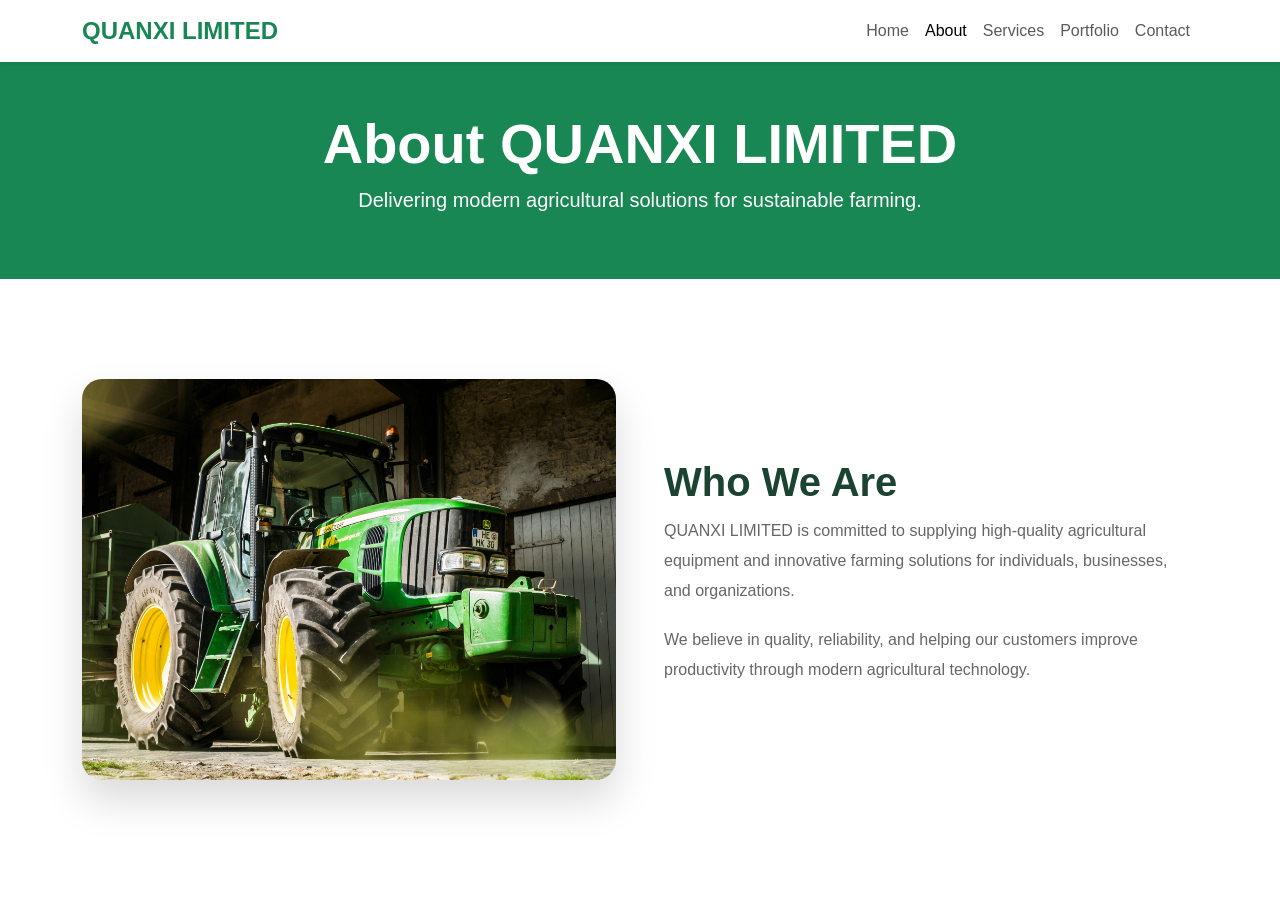
==== about.html @ 1d9ca7fa "Add initial website structure and content for QUANXI LIMITED and Build homepage, about and services " ====
<!DOCTYPE html>
<html lang="en">
<head>
    <meta charset="UTF-8">
    <meta name="viewport" content="width=device-width, initial-scale=1.0">
    <title>About - QUANXI LIMITED</title>

    <link href="https://cdn.jsdelivr.net/npm/bootstrap@5.3.8/dist/css/bootstrap.min.css" rel="stylesheet">

    <link rel="stylesheet" href="https://cdnjs.cloudflare.com/ajax/libs/font-awesome/6.7.2/css/all.min.css">

    <link rel="stylesheet" href="css/style.css">
</head>

<body>

<!-- Navbar -->

<nav class="navbar navbar-expand-lg bg-white shadow-sm">
    <div class="container">

        <a class="navbar-brand text-success fw-bold" href="index.html">
            QUANXI LIMITED
        </a>

        <button class="navbar-toggler" type="button" data-bs-toggle="collapse" data-bs-target="#navbarNav">
            <span class="navbar-toggler-icon"></span>
        </button>

        <div class="collapse navbar-collapse" id="navbarNav">

            <ul class="navbar-nav ms-auto">

                <li class="nav-item">
                    <a class="nav-link" href="index.html">Home</a>
                </li>

                <li class="nav-item">
                    <a class="nav-link active" href="about.html">About</a>
                </li>

                <li class="nav-item">
                    <a class="nav-link" href="services.html">Services</a>
                </li>

                <li class="nav-item">
                    <a class="nav-link" href="portfolio.html">Portfolio</a>
                </li>

                <li class="nav-item">
                    <a class="nav-link" href="contact.html">Contact</a>
                </li>

            </ul>

        </div>

    </div>
</nav>

<!-- Hero -->

<section class="bg-success text-white text-center py-5">

    <div class="container">

        <h1 class="display-4 fw-bold">
            About QUANXI LIMITED
        </h1>

        <p class="lead">
            Delivering modern agricultural solutions for sustainable farming.
        </p>

    </div>

</section>

<!-- About -->

<section class="about-section">

    <div class="container">

        <div class="row align-items-center g-5">

            <div class="col-lg-6">

                <img src="images/about/about.jpg" class="img-fluid" alt="About">

            </div>

            <div class="col-lg-6">

                <h2 class="fw-bold">
                    Who We Are
                </h2>

                <p>
                    QUANXI LIMITED is committed to supplying high-quality agricultural equipment and innovative farming solutions for individuals, businesses, and organizations.
                </p>

                <p>
                    We believe in quality, reliability, and helping our customers improve productivity through modern agricultural technology.
                </p>

            </div>

        </div>

    </div>

</section>

<!-- Bootstrap JS -->

<script src="https://cdn.jsdelivr.net/npm/bootstrap@5.3.8/dist/js/bootstrap.bundle.min.js"></script>

</body>
</html>
---- css/style.css ----
body {
    font-family: Arial, sans-serif;
}

.navbar-brand {
    font-size: 1.5rem;
}
.hero{
    min-height:90vh;
    display:flex;
    align-items:center;
    background:#f8f9fa;
}

.hero h1{
    color:#1b4332;
}

.hero p{
    color:#555;
    font-size:1.1rem;
}

.hero img{
    max-height:550px;
    object-fit:cover;
    transition:.4s ease;
}

.hero img:hover{
    transform:scale(1.05);
}
/* ===========================
   Why Choose Us
=========================== */

.feature-card{
    background:#fff;
    border-radius:18px;
    box-shadow:0 10px 30px rgba(0,0,0,.08);
    transition:.35s ease;
}

.feature-card:hover{
    transform:translateY(-10px);
    box-shadow:0 15px 35px rgba(0,0,0,.12);
}

.icon-box{
    width:85px;
    height:85px;
    background:#2E7D32;
    color:#fff;
    border-radius:50%;
    display:flex;
    justify-content:center;
    align-items:center;
    margin:auto;
    font-size:2rem;
}

.feature-card h4{
    font-weight:700;
    margin-bottom:15px;
}

.feature-card p{
    color:#666;
}
/* ===========================
   About Section
=========================== */

.about-section{
    padding:100px 0;
    background:#fff;
}

.about-section img{
    width:100%;
    border-radius:20px;
    box-shadow:0 20px 40px rgba(0,0,0,.15);
    transition:.4s ease;
}

.about-section img:hover{
    transform:scale(1.03);
}

.about-section h6{
    letter-spacing:2px;
    margin-bottom:15px;
}

.about-section h2{
    color:#1B4332;
    font-size:2.5rem;
    line-height:1.3;
}

.about-section p{
    color:#666;
    line-height:1.9;
    margin-bottom:18px;
}

.about-section .btn{
    padding:12px 30px;
    border-radius:50px;
    font-weight:600;
    transition:.3s;
}

.about-section .btn:hover{
    transform:translateY(-3px);
}
/* ===========================
   Services Section
=========================== */

.services-section{
    padding:100px 0;
}

.service-card{
    background:#fff;
    border-radius:20px;
    box-shadow:0 10px 30px rgba(0,0,0,.08);
    transition:.3s ease;
}

.service-card:hover{
    transform:translateY(-10px);
    box-shadow:0 20px 40px rgba(0,0,0,.12);
}

.service-icon{
    font-size:3rem;
    color:#2E7D32;
}

.service-card h4{
    margin-top:20px;
    color:#1B4332;
    font-weight:700;
}

.service-card p{
    color:#666;
    line-height:1.8;
}
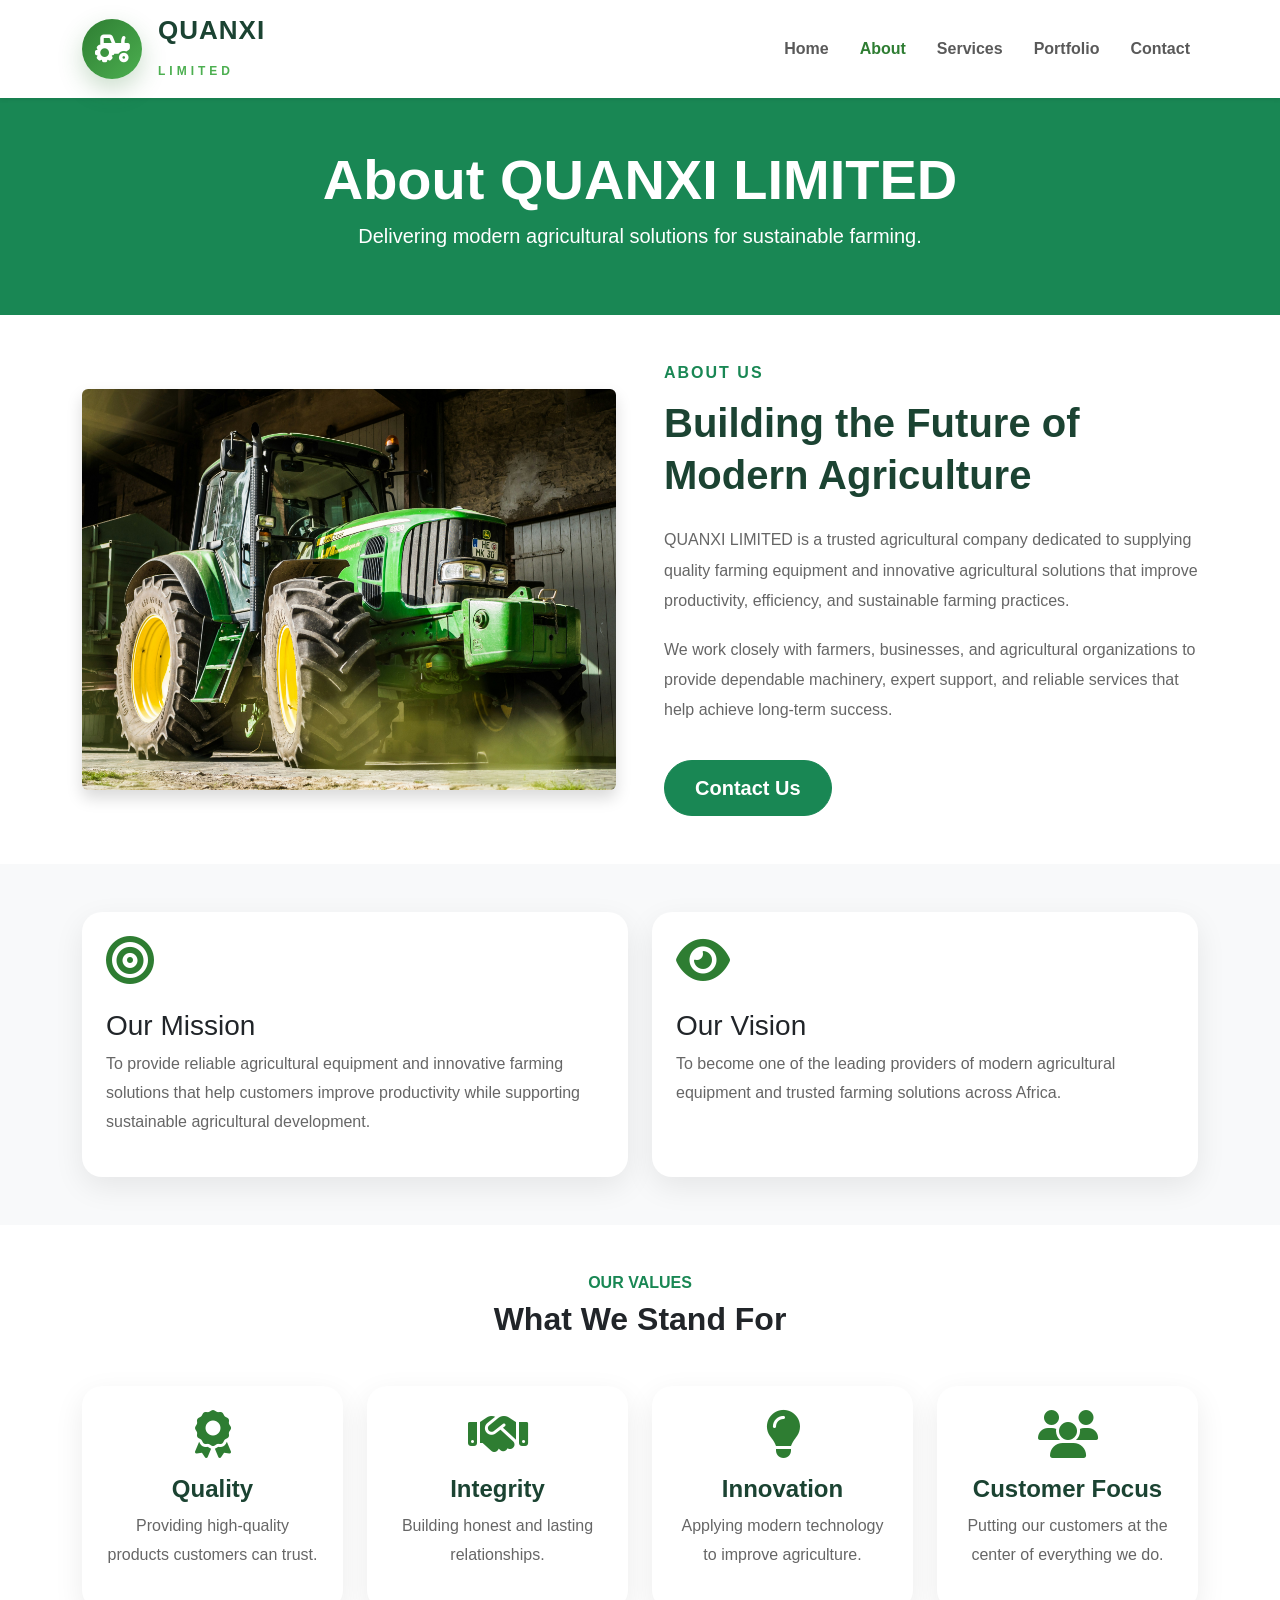
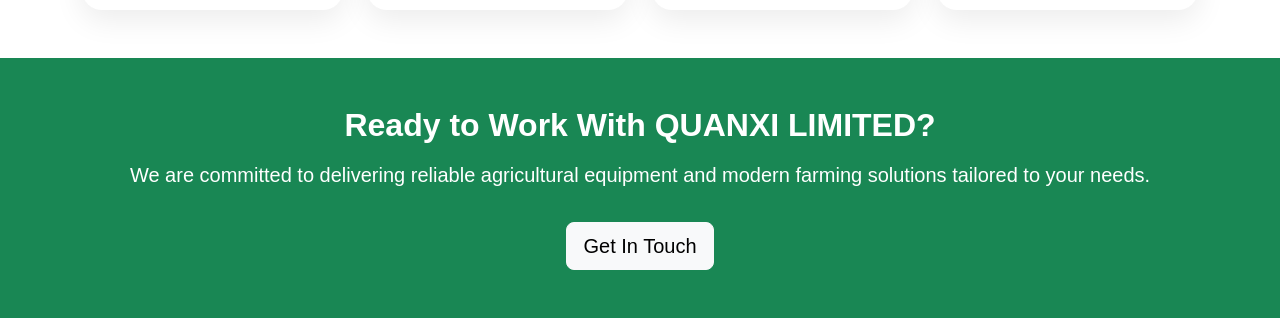
==== commit ab17267a: "Enhance website design and functionality - Updated CSS styles for buttons, portfolio, and sections t" ====
--- a/about.html
+++ b/about.html
@@ -19,10 +19,29 @@
 <nav class="navbar navbar-expand-lg bg-white shadow-sm">
     <div class="container">
 
-        <a class="navbar-brand text-success fw-bold" href="index.html">
-            QUANXI LIMITED
-        </a>
-
+        <a class="navbar-brand d-flex align-items-center" href="index.html">
+
+    <div class="logo-icon me-3">
+
+        <i class="fas fa-tractor"></i>
+
+    </div>
+
+    <div>
+
+        <span class="logo-title">
+            QUANXI
+        </span>
+
+        <br>
+
+        <span class="logo-subtitle">
+            LIMITED
+        </span>
+
+    </div>
+
+</a>
         <button class="navbar-toggler" type="button" data-bs-toggle="collapse" data-bs-target="#navbarNav">
             <span class="navbar-toggler-icon"></span>
         </button>
@@ -75,10 +94,8 @@
     </div>
 
 </section>
-
-<!-- About -->
-
-<section class="about-section">
+<!-- Company Story -->
+<section class="about-section py-5">
 
     <div class="container">
 
@@ -86,24 +103,34 @@
 
             <div class="col-lg-6">
 
-                <img src="images/about/about.jpg" class="img-fluid" alt="About">
+                <img src="images/about/about.jpg"
+                     class="img-fluid rounded shadow"
+                     alt="About QUANXI LIMITED">
 
             </div>
 
             <div class="col-lg-6">
 
-                <h2 class="fw-bold">
-                    Who We Are
+                <h6 class="text-success text-uppercase fw-bold">
+                    About Us
+                </h6>
+
+                <h2 class="fw-bold mb-4">
+                    Building the Future of Modern Agriculture
                 </h2>
 
                 <p>
-                    QUANXI LIMITED is committed to supplying high-quality agricultural equipment and innovative farming solutions for individuals, businesses, and organizations.
+                    QUANXI LIMITED is a trusted agricultural company dedicated to supplying quality farming equipment and innovative agricultural solutions that improve productivity, efficiency, and sustainable farming practices.
                 </p>
 
                 <p>
-                    We believe in quality, reliability, and helping our customers improve productivity through modern agricultural technology.
+                    We work closely with farmers, businesses, and agricultural organizations to provide dependable machinery, expert support, and reliable services that help achieve long-term success.
                 </p>
 
+                <a href="contact.html" class="btn btn-success btn-lg mt-3">
+                    Contact Us
+                </a>
+
             </div>
 
         </div>
@@ -111,9 +138,171 @@
     </div>
 
 </section>
-
-<!-- Bootstrap JS -->
-
+<!-- Mission & Vision -->
+
+<section class="py-5 bg-light">
+
+    <div class="container">
+
+        <div class="row g-4">
+
+            <div class="col-lg-6">
+
+                <div class="service-card p-4 h-100">
+
+                    <i class="fas fa-bullseye service-icon"></i>
+
+                    <h3 class="mt-4">
+                        Our Mission
+                    </h3>
+
+                    <p>
+                        To provide reliable agricultural equipment and innovative farming solutions that help customers improve productivity while supporting sustainable agricultural development.
+                    </p>
+
+                </div>
+
+            </div>
+
+            <div class="col-lg-6">
+
+                <div class="service-card p-4 h-100">
+
+                    <i class="fas fa-eye service-icon"></i>
+
+                    <h3 class="mt-4">
+                        Our Vision
+                    </h3>
+
+                    <p>
+                        To become one of the leading providers of modern agricultural equipment and trusted farming solutions across Africa.
+                    </p>
+
+                </div>
+
+            </div>
+
+        </div>
+
+    </div>
+
+</section>
+<!-- Core Values -->
+
+<section class="py-5">
+
+<div class="container">
+
+<div class="text-center mb-5">
+
+<h6 class="text-success fw-bold">
+OUR VALUES
+</h6>
+
+<h2 class="fw-bold">
+What We Stand For
+</h2>
+
+</div>
+
+<div class="row g-4">
+
+<div class="col-md-3">
+
+<div class="service-card text-center p-4">
+
+<i class="fas fa-award service-icon"></i>
+
+<h4 class="mt-3">
+Quality
+</h4>
+
+<p>
+Providing high-quality products customers can trust.
+</p>
+
+</div>
+
+</div>
+
+<div class="col-md-3">
+
+<div class="service-card text-center p-4">
+
+<i class="fas fa-handshake service-icon"></i>
+
+<h4 class="mt-3">
+Integrity
+</h4>
+
+<p>
+Building honest and lasting relationships.
+</p>
+
+</div>
+
+</div>
+
+<div class="col-md-3">
+
+<div class="service-card text-center p-4">
+
+<i class="fas fa-lightbulb service-icon"></i>
+
+<h4 class="mt-3">
+Innovation
+</h4>
+
+<p>
+Applying modern technology to improve agriculture.
+</p>
+
+</div>
+
+</div>
+
+<div class="col-md-3">
+
+<div class="service-card text-center p-4">
+
+<i class="fas fa-users service-icon"></i>
+
+<h4 class="mt-3">
+Customer Focus
+</h4>
+
+<p>
+Putting our customers at the center of everything we do.
+</p>
+
+</div>
+
+</div>
+
+</div>
+
+</div>
+
+</section>
+<section class="py-5 bg-success text-white text-center">
+
+<div class="container">
+
+<h2 class="fw-bold">
+Ready to Work With QUANXI LIMITED?
+</h2>
+
+<p class="lead mt-3">
+We are committed to delivering reliable agricultural equipment and modern farming solutions tailored to your needs.
+</p>
+
+<a href="contact.html" class="btn btn-light btn-lg mt-3">
+Get In Touch
+</a>
+
+</div>
+
+</section>
 <script src="https://cdn.jsdelivr.net/npm/bootstrap@5.3.8/dist/js/bootstrap.bundle.min.js"></script>
 
 </body>
--- a/css/style.css
+++ b/css/style.css
@@ -29,6 +29,17 @@
 
 .hero img:hover{
     transform:scale(1.05);
+}
+
+.hero .btn{
+    padding:12px 30px;
+    border-radius:50px;
+    font-weight:600;
+    transition:.3s;
+}
+
+.hero .btn:hover{
+    transform:translateY(-3px);
 }
 /* ===========================
    Why Choose Us
@@ -148,4 +159,888 @@
 .service-card p{
     color:#666;
     line-height:1.8;
+}
+
+/* ===========================
+   Global Buttons
+=========================== */
+
+.btn-success{
+    border-radius:50px;
+    padding:12px 30px;
+    font-weight:600;
+    transition:all .3s ease;
+}
+
+.btn-success:hover{
+    transform:translateY(-4px);
+    background:#1B4332;
+    border-color:#1B4332;
+    box-shadow:0 10px 20px rgba(0,0,0,.15);
+}
+
+/* ===========================
+   Portfolio Hero
+=========================== */
+
+.portfolio-hero{
+
+    background:linear-gradient(rgba(0,0,0,.60),rgba(0,0,0,.60)),
+    url("../images/portfolio/portfolio1.jpg");
+
+    background-size:cover;
+    background-position:center;
+    background-repeat:no-repeat;
+
+    padding:150px 0;
+
+    color:#fff;
+
+}
+
+.portfolio-hero h1{
+
+    font-size:3.2rem;
+
+    margin:20px 0;
+
+}
+
+.portfolio-hero p{
+
+    max-width:700px;
+
+    margin:auto;
+
+}
+
+
+
+/* ===========================
+   Portfolio Section
+=========================== */
+
+.portfolio-section{
+
+    padding:100px 0;
+
+}
+
+.portfolio-section .btn{
+
+    transition:.3s;
+
+}
+
+.portfolio-section .btn:hover{
+
+    transform:translateY(-3px);
+
+}
+
+
+
+/* ===========================
+   Portfolio Card
+=========================== */
+
+.portfolio-card{
+
+    background:#fff;
+
+    border-radius:20px;
+
+    overflow:hidden;
+
+    box-shadow:0 15px 35px rgba(0,0,0,.08);
+
+    transition:.4s;
+
+    height:100%;
+
+    display:flex;
+
+    flex-direction:column;
+
+}
+
+.portfolio-card:hover{
+
+    transform:translateY(-10px);
+
+    box-shadow:0 25px 50px rgba(0,0,0,.15);
+
+}
+
+
+
+/* Images */
+
+.portfolio-card img{
+
+    width:100%;
+
+    height:260px;
+
+    object-fit:cover;
+
+    transition:.5s;
+
+}
+
+.portfolio-card:hover img{
+
+    transform:scale(1.08);
+
+}
+
+
+
+/* Card Body */
+
+.portfolio-card .p-4{
+
+    flex:1;
+
+    display:flex;
+
+    flex-direction:column;
+
+}
+
+.portfolio-card h4{
+
+    color:#1B4332;
+
+    font-weight:700;
+
+    margin-bottom:15px;
+
+}
+
+.portfolio-card p{
+
+    color:#666;
+
+    line-height:1.8;
+
+    flex-grow:1;
+
+}
+
+.portfolio-card .btn{
+
+    align-self:flex-start;
+
+}
+
+
+
+/* ===========================
+   Statistics
+=========================== */
+
+.stats-section{
+
+    background:#f8f9fa;
+
+}
+
+.stats-section h2{
+
+    font-size:3rem;
+
+    color:#2E7D32;
+
+    font-weight:700;
+
+}
+
+.stats-section p{
+
+    color:#666;
+
+}
+
+
+
+/* ===========================
+   CTA
+=========================== */
+
+.cta-section{
+
+    background:#2E7D32;
+
+    color:#fff;
+
+    padding:90px 0;
+
+}
+
+.cta-section .btn{
+
+    transition:.3s;
+
+}
+
+.cta-section .btn:hover{
+
+    transform:translateY(-4px);
+
+}
+
+
+
+/* ===========================
+   Footer
+=========================== */
+
+footer{
+
+    background:#111;
+
+}
+
+footer h3,
+footer h4{
+
+    margin-bottom:20px;
+
+}
+
+footer p{
+
+    color:#ccc;
+
+}
+
+footer ul{
+
+    padding:0;
+
+}
+
+footer ul li{
+
+    margin-bottom:10px;
+
+}
+
+footer ul li a{
+
+    color:#ccc;
+
+    text-decoration:none;
+
+    transition:.3s;
+
+}
+
+footer ul li a:hover{
+
+    color:#2E7D32;
+
+}
+
+footer i{
+
+    cursor:pointer;
+
+    transition:.3s;
+
+}
+
+footer i:hover{
+
+    color:#2E7D32;
+
+    transform:translateY(-5px);
+
+}
+
+/*==================================
+        COMPANY LOGO
+==================================*/
+
+.logo-icon{
+
+    width:60px;
+    height:60px;
+
+    border-radius:50%;
+
+    background:linear-gradient(135deg,#2E7D32,#4CAF50);
+
+    display:flex;
+    justify-content:center;
+    align-items:center;
+
+    color:#fff;
+
+    font-size:28px;
+
+    transition:.4s ease;
+
+    box-shadow:0 10px 25px rgba(46,125,50,.25);
+
+}
+
+.logo-title{
+
+    font-size:26px;
+
+    font-weight:800;
+
+    color:#1B4332;
+
+    letter-spacing:1px;
+
+    line-height:1;
+
+    transition:.3s;
+
+}
+
+.logo-subtitle{
+
+    color:#4CAF50;
+
+    font-size:12px;
+
+    letter-spacing:4px;
+
+    font-weight:700;
+
+    text-transform:uppercase;
+
+}
+
+.navbar-brand{
+
+    text-decoration:none;
+
+}
+
+.navbar-brand:hover .logo-icon{
+
+    transform:rotate(-10deg) scale(1.08);
+
+    box-shadow:0 15px 35px rgba(46,125,50,.45);
+
+}
+
+.navbar-brand:hover .logo-title{
+
+    color:#2E7D32;
+
+}
+.navbar-nav .nav-link{
+
+    font-weight:600;
+
+    margin-left:15px;
+
+    transition:.3s;
+
+}
+
+.navbar-nav .nav-link:hover{
+
+    color:#2E7D32;
+
+}
+
+.navbar-nav .nav-link.active{
+
+    color:#2E7D32 !important;
+
+}
+
+.team-avatar{
+    width:90px;
+    height:90px;
+    border-radius:50%;
+    background:#2E7D32;
+    color:#fff;
+    display:flex;
+    justify-content:center;
+    align-items:center;
+    margin:0 auto 20px;
+    font-size:32px;
+    font-weight:700;
+    box-shadow:0 10px 25px rgba(46,125,50,.25);
+    transition:.3s ease;
+}
+
+.team-card:hover .team-avatar{
+    transform:scale(1.08);
+    background:#1B4332;
+}
+
+/*==================================
+CONTACT PREVIEW
+==================================*/
+
+.contact-preview{
+
+    padding:100px 0;
+
+}
+
+.contact-item{
+
+    font-size:18px;
+
+    margin-bottom:18px;
+
+}
+
+.contact-box{
+
+    background:#fff;
+
+    padding:50px;
+
+    border-radius:25px;
+
+    text-align:center;
+
+    box-shadow:0 15px 40px rgba(0,0,0,.08);
+
+    transition:.4s;
+
+}
+
+.contact-box:hover{
+
+    transform:translateY(-10px);
+
+    box-shadow:0 25px 50px rgba(0,0,0,.15);
+
+}
+
+.contact-box i{
+
+    font-size:70px;
+
+    color:#2E7D32;
+
+    margin-bottom:25px;
+
+}
+
+
+
+/*==================================
+FOOTER
+==================================*/
+
+.footer{
+
+    background:#111;
+
+    color:#fff;
+
+    padding:80px 0 30px;
+
+}
+
+.footer p{
+
+    color:#ccc;
+
+    line-height:1.8;
+
+}
+
+.footer h4{
+
+    margin-bottom:25px;
+
+}
+
+.footer-links{
+
+    list-style:none;
+
+    padding:0;
+
+}
+
+.footer-links li{
+
+    margin-bottom:12px;
+
+}
+
+.footer-links a{
+
+    color:#ccc;
+
+    text-decoration:none;
+
+    transition:.3s;
+
+}
+
+.footer-links a:hover{
+
+    color:#4CAF50;
+
+    padding-left:8px;
+
+}
+
+.footer hr{
+
+    border-color:rgba(255,255,255,.15);
+
+    margin:50px 0 25px;
+
+}
+
+.footer i{
+
+    color:#4CAF50;
+
+    margin-right:10px;
+
+}
+
+/*==================================
+        CONTACT HERO
+==================================*/
+
+.contact-hero{
+
+    background:linear-gradient(rgba(0,0,0,.65),rgba(0,0,0,.65)),
+    url("../images/hero/hero.jpg");
+
+    background-size:cover;
+    background-position:center;
+    background-repeat:no-repeat;
+
+    padding:150px 0;
+
+    color:#fff;
+
+}
+
+.contact-hero h1{
+
+    font-size:3.2rem;
+    margin:20px 0;
+
+}
+
+.contact-hero p{
+
+    max-width:700px;
+    margin:auto;
+
+}
+
+
+
+/*==================================
+        CONTACT SECTION
+==================================*/
+
+.contact-section{
+
+    padding:100px 0;
+
+}
+
+.contact-card{
+
+    display:flex;
+
+    align-items:flex-start;
+
+    gap:20px;
+
+    padding:25px;
+
+    background:#fff;
+
+    border-radius:18px;
+
+    box-shadow:0 10px 30px rgba(0,0,0,.08);
+
+    transition:.4s;
+
+}
+
+.contact-card:hover{
+
+    transform:translateY(-8px);
+
+    box-shadow:0 20px 40px rgba(0,0,0,.15);
+
+}
+
+.contact-card i{
+
+    font-size:28px;
+
+    color:#2E7D32;
+
+    margin-top:8px;
+
+}
+
+.contact-card h5{
+
+    font-weight:700;
+
+    color:#1B4332;
+
+}
+
+.contact-card p{
+
+    color:#666;
+
+    margin:0;
+
+    line-height:1.8;
+
+}
+
+
+
+/*==================================
+        CONTACT FORM
+==================================*/
+
+.form-box{
+
+    background:#fff;
+
+    padding:40px;
+
+    border-radius:20px;
+
+    box-shadow:0 15px 40px rgba(0,0,0,.08);
+
+}
+
+.form-control{
+
+    border-radius:12px;
+
+    padding:15px;
+
+    border:1px solid #ddd;
+
+    transition:.3s;
+
+}
+
+.form-control:focus{
+
+    border-color:#2E7D32;
+
+    box-shadow:0 0 0 .2rem rgba(46,125,50,.15);
+
+}
+
+.form-box .btn{
+
+    padding:14px 35px;
+
+    transition:.3s;
+
+}
+
+.form-box .btn:hover{
+
+    transform:translateY(-4px);
+
+}
+
+
+
+/*==================================
+        MANAGEMENT TEAM
+==================================*/
+
+.team-section{
+
+    padding:100px 0;
+
+}
+
+.team-card{
+
+    background:#fff;
+
+    padding:40px;
+
+    border-radius:20px;
+
+    box-shadow:0 10px 30px rgba(0,0,0,.08);
+
+    transition:.4s;
+
+}
+
+.team-card:hover{
+
+    transform:translateY(-10px);
+
+    box-shadow:0 20px 45px rgba(0,0,0,.15);
+
+}
+
+.team-avatar{
+
+    width:100px;
+
+    height:100px;
+
+    margin:0 auto 25px;
+
+    border-radius:50%;
+
+    background:linear-gradient(135deg,#2E7D32,#4CAF50);
+
+    color:#fff;
+
+    display:flex;
+
+    justify-content:center;
+
+    align-items:center;
+
+    font-size:34px;
+
+    font-weight:700;
+
+    transition:.4s;
+
+}
+
+.team-card:hover .team-avatar{
+
+    transform:rotate(10deg) scale(1.08);
+
+}
+
+.team-card h3{
+
+    color:#1B4332;
+
+    margin-bottom:10px;
+
+}
+
+.team-card p{
+
+    color:#666;
+
+    line-height:1.8;
+
+}
+
+
+
+/*==================================
+        OFFICE LOCATION
+==================================*/
+
+.location-section{
+
+    padding:100px 0;
+
+}
+
+.location-card{
+
+    background:#fff;
+
+    text-align:center;
+
+    padding:60px;
+
+    border-radius:20px;
+
+    box-shadow:0 15px 40px rgba(0,0,0,.08);
+
+    transition:.4s;
+
+}
+
+.location-card:hover{
+
+    transform:translateY(-10px);
+
+    box-shadow:0 25px 50px rgba(0,0,0,.15);
+
+}
+
+.location-card i{
+
+    font-size:70px;
+
+    color:#2E7D32;
+
+    margin-bottom:25px;
+
+}
+
+.location-card h4{
+
+    color:#1B4332;
+
+    font-weight:700;
+
+}
+
+.location-card p{
+
+    color:#666;
+
+}
+
+
+
+/*==================================
+        RESPONSIVE
+==================================*/
+
+@media(max-width:768px){
+
+.contact-hero{
+
+    padding:120px 0;
+
+}
+
+.contact-hero h1{
+
+    font-size:2.3rem;
+
+}
+
+.form-box{
+
+    padding:25px;
+
+}
+
+.team-card{
+
+    margin-bottom:30px;
+
+}
+
+.location-card{
+
+    padding:35px;
+
+}
+
 }
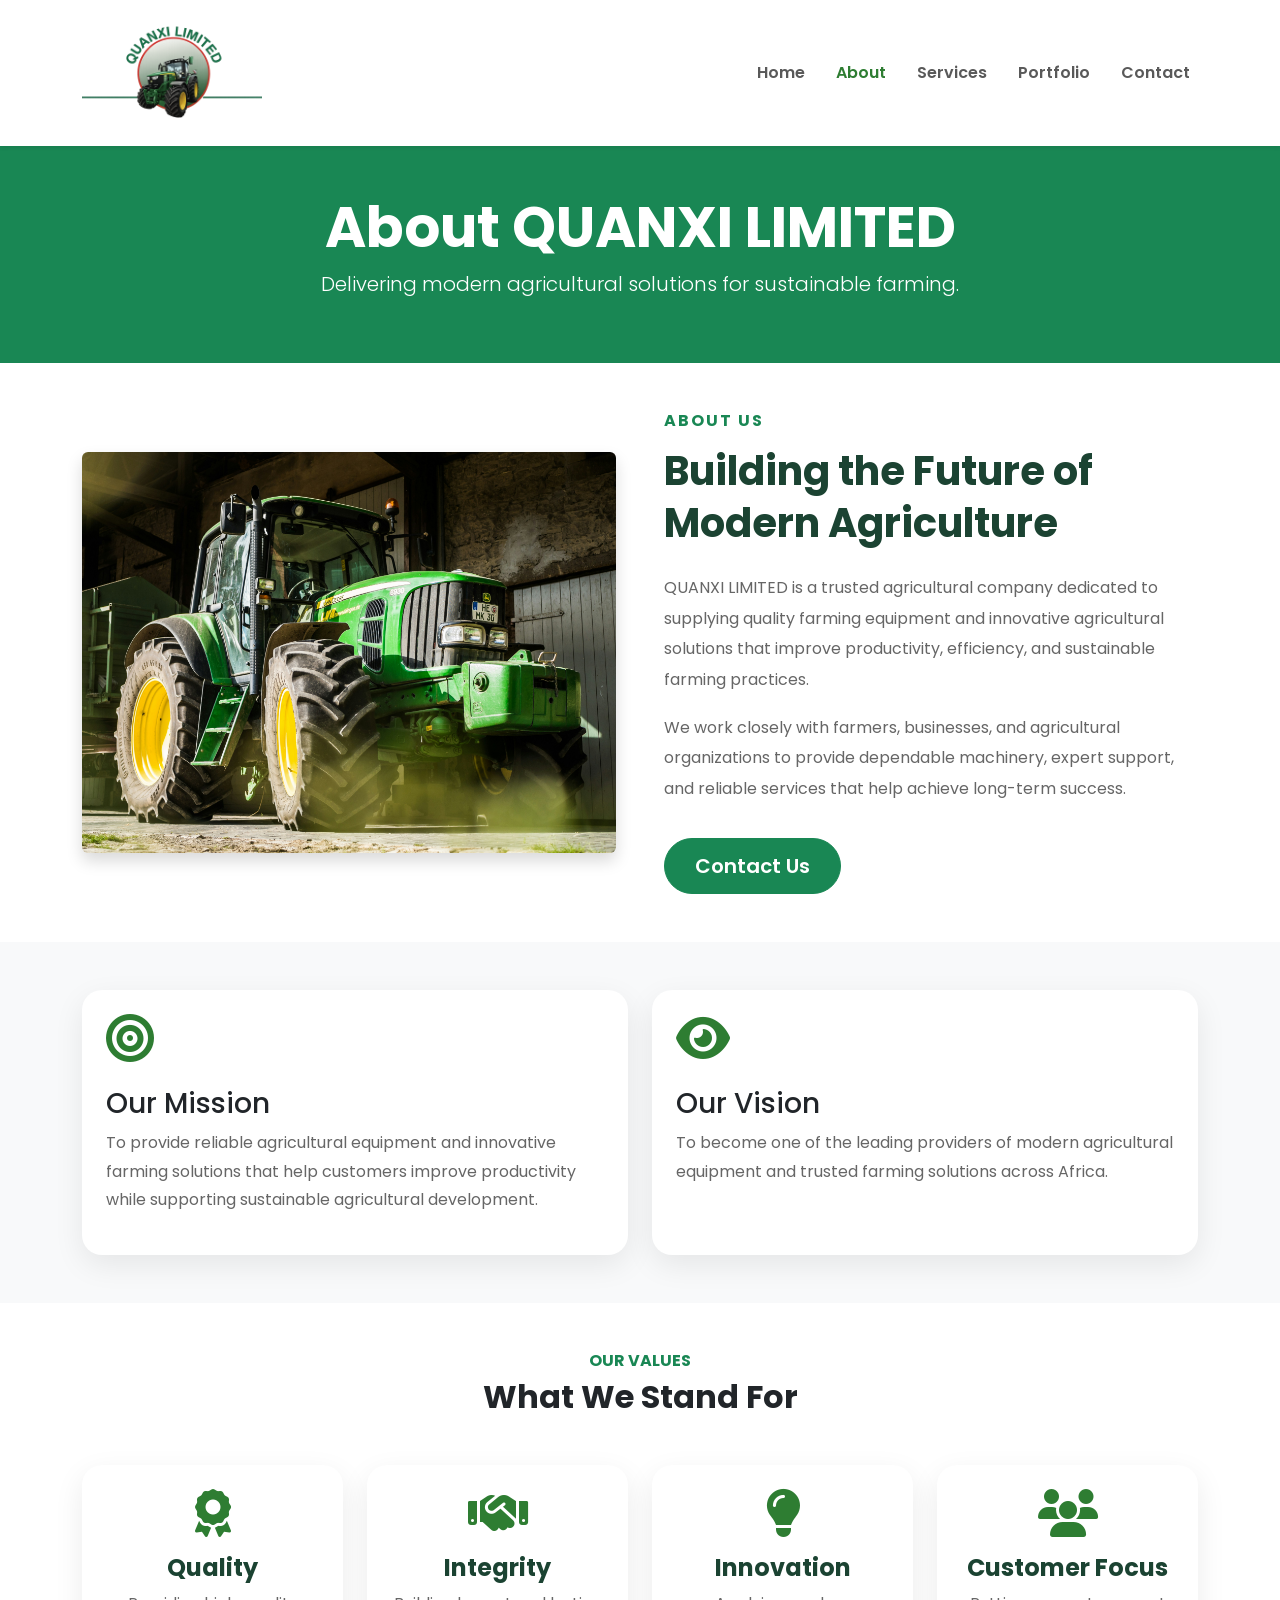
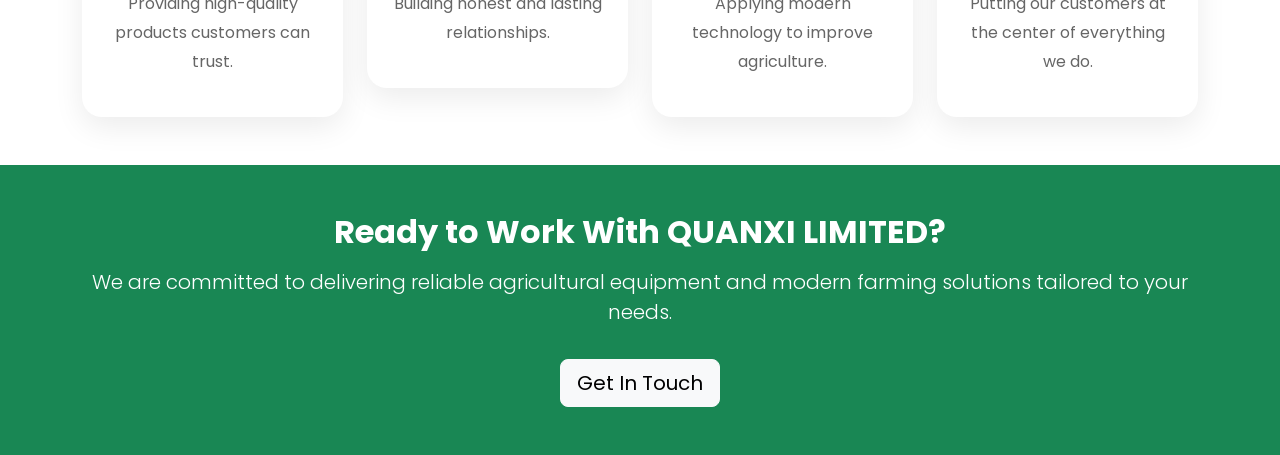
==== commit 2983e491: "Refactor website layout and styles: update navbar, enhance responsiveness, and integrate Poppins fon" ====
--- a/about.html
+++ b/about.html
@@ -9,6 +9,8 @@
 
     <link rel="stylesheet" href="https://cdnjs.cloudflare.com/ajax/libs/font-awesome/6.7.2/css/all.min.css">
 
+    <link href="https://fonts.googleapis.com/css2?family=Poppins:wght@300;400;500;600;700;800&display=swap" rel="stylesheet">
+
     <link rel="stylesheet" href="css/style.css">
 </head>
 
@@ -21,25 +23,10 @@
 
         <a class="navbar-brand d-flex align-items-center" href="index.html">
 
-    <div class="logo-icon me-3">
-
-        <i class="fas fa-tractor"></i>
-
-    </div>
-
-    <div>
-
-        <span class="logo-title">
-            QUANXI
-        </span>
-
-        <br>
-
-        <span class="logo-subtitle">
-            LIMITED
-        </span>
-
-    </div>
+    <img src="images/logo/logo.png"
+     class="company-logo img-fluid"
+     alt="QUANXI LIMITED">
+
 
 </a>
         <button class="navbar-toggler" type="button" data-bs-toggle="collapse" data-bs-target="#navbarNav">
--- a/css/style.css
+++ b/css/style.css
@@ -1,45 +1,92 @@
-body {
-    font-family: Arial, sans-serif;
+html{
+    scroll-behavior:smooth;
+}
+.company-logo{
+    width:180px;
+    max-width:100%;
+    height:auto;
+    object-fit:contain;
+    transition:.35s ease;
+}
+
+.company-logo:hover{
+    transform:scale(1.03);
+}
+body{
+
+font-family:'Poppins',sans-serif;
+
+overflow-x:hidden;
+
 }
 
 .navbar-brand {
     font-size: 1.5rem;
 }
 .hero{
-    min-height:90vh;
+
+    min-height:100vh;
+
     display:flex;
+
     align-items:center;
+
     background:#f8f9fa;
+
+    padding:80px 0;
+
 }
 
 .hero h1{
-    color:#1b4332;
+    font-size:clamp(2rem,5vw,3.5rem);
+    
+    font-weight:800;
+
+    color:#1B4332;
+
+    line-height:1.2;
+
 }
 
 .hero p{
-    color:#555;
-    font-size:1.1rem;
+
+    color:#666;
+
+    font-size:18px;
+
+    line-height:1.9;
+
+    margin:25px 0;
+
 }
 
 .hero img{
-    max-height:550px;
+    width:100%;
+    max-width:600px;
+    display:block;
+    margin:auto;
     object-fit:cover;
-    transition:.4s ease;
-}
-
+}
 .hero img:hover{
-    transform:scale(1.05);
+
+    transform:translateY(-10px);
+
 }
 
 .hero .btn{
-    padding:12px 30px;
+
+    padding:14px 34px;
+
     border-radius:50px;
-    font-weight:600;
-    transition:.3s;
+
+    transition:.35s;
+
 }
 
 .hero .btn:hover{
-    transform:translateY(-3px);
+
+    transform:translateY(-4px);
+
 }
 /* ===========================
    Why Choose Us
@@ -173,12 +220,11 @@
 }
 
 .btn-success:hover{
+    background:#1f6d29;
+    border-color:#1f6d29;
     transform:translateY(-4px);
-    background:#1B4332;
-    border-color:#1B4332;
-    box-shadow:0 10px 20px rgba(0,0,0,.15);
-}
-
+    box-shadow:0 15px 30px rgba(0,0,0,.15);
+}
 /* ===========================
    Portfolio Hero
 =========================== */
@@ -280,7 +326,7 @@
 
     width:100%;
 
-    height:260px;
+    height:240px;
 
     object-fit:cover;
 
@@ -557,27 +603,6 @@
 
 }
 
-.team-avatar{
-    width:90px;
-    height:90px;
-    border-radius:50%;
-    background:#2E7D32;
-    color:#fff;
-    display:flex;
-    justify-content:center;
-    align-items:center;
-    margin:0 auto 20px;
-    font-size:32px;
-    font-weight:700;
-    box-shadow:0 10px 25px rgba(46,125,50,.25);
-    transition:.3s ease;
-}
-
-.team-card:hover .team-avatar{
-    transform:scale(1.08);
-    background:#1B4332;
-}
-
 /*==================================
 CONTACT PREVIEW
 ==================================*/
@@ -688,7 +713,7 @@
 
     color:#4CAF50;
 
-    padding-left:8px;
+    padding-left:10x;
 
 }
 
@@ -754,23 +779,15 @@
 }
 
 .contact-card{
-
     display:flex;
-
     align-items:flex-start;
-
     gap:20px;
-
-    padding:25px;
-
+    padding:30px;
     background:#fff;
-
     border-radius:18px;
-
     box-shadow:0 10px 30px rgba(0,0,0,.08);
-
-    transition:.4s;
-
+    transition:.35s;
+    margin-bottom: 25px;
 }
 
 .contact-card:hover{
@@ -782,33 +799,23 @@
 }
 
 .contact-card i{
-
     font-size:28px;
-
     color:#2E7D32;
-
-    margin-top:8px;
-
+    min-width:35px;
+    margin-top:5px;
 }
 
 .contact-card h5{
-
+    margin-bottom:10px;
+    color:#1B4332;
     font-weight:700;
-
-    color:#1B4332;
-
 }
 
 .contact-card p{
-
-    color:#666;
-
-    margin:0;
-
-    line-height:1.8;
-
-}
-
+    margin-bottom:8px;
+    line-height:1.7;
+    word-break:break-word;
+}
 
 
 /*==================================
@@ -1005,42 +1012,317 @@
 
 }
 
-
-
-/*==================================
-        RESPONSIVE
-==================================*/
+/* ==========================
+   RESPONSIVE DESIGN
+========================== */
+
+@media (max-width:992px){
+
+.hero{
+
+text-align:center;
+
+padding:70px 0;
+
+}
+
+.hero img{
+
+margin-top:40px;
+
+max-width:500px;
+
+}
+
+.company-logo{
+
+width:150px;
+
+}
+
+.navbar-nav{
+
+text-align:center;
+
+padding:20px 0;
+
+}
+
+.navbar-nav .nav-link{
+
+margin:10px 0;
+
+}
+
+.footer{
+
+text-align:center;
+
+}
+
+.footer-company-logo{
+
+width:200px;
+
+max-width:100%;
+
+height:auto;
+
+display:block;
+
+object-fit:contain;
+
+}
+
+}
+
 
 @media(max-width:768px){
 
-.contact-hero{
-
-    padding:120px 0;
-
-}
-
-.contact-hero h1{
-
-    font-size:2.3rem;
-
-}
-
-.form-box{
-
-    padding:25px;
-
-}
-
-.team-card{
-
-    margin-bottom:30px;
-
-}
-
-.location-card{
-
-    padding:35px;
-
-}
-
+.hero h1{
+
+font-size:2.4rem;
+
+}
+
+.hero p{
+
+font-size:16px;
+
+}
+
+.hero .btn{
+
+width:100%;
+
+margin-bottom:15px;
+
+}
+
+.navbar-collapse{
+    text-align:center;
+}
+
+.navbar-nav{
+    padding-top:15px;
+}
+
+.navbar-nav .nav-link{
+    padding:10px;
+}
+
+.about-section,
+
+.services-section,
+
+.portfolio-section,
+
+.contact-section,
+
+.team-section,
+
+.location-section{
+
+padding:70px 0;
+
+}
+
+.service-card,
+
+.portfolio-card,
+
+.team-card,
+
+.contact-card{
+
+margin-bottom:25px;
+
+}
+
+.contact-card{
+
+flex-direction:column;
+
+text-align:center;
+
+}
+
+.contact-card i{
+
+margin:auto;
+
+}
+
+}
+
+
+@media(max-width:576px){
+
+body{
+
+overflow-x:hidden;
+
+}
+
+.container{
+    padding-left:20px;
+    padding-right:20px;
+}
+
+.company-logo{
+
+width:120px;
+
+}
+
+.hero{
+
+padding:60px 0;
+
+}
+
+.hero h1{
+
+font-size:2rem;
+
+}
+
+.hero p{
+
+font-size:15px;
+
+}
+
+.hero img{
+
+max-width:100%;
+
+}
+
+.about-section h2{
+
+font-size:2rem;
+
+}
+
+.service-card{
+
+padding:25px;
+
+}
+
+.service-icon{
+
+font-size:2.3rem;
+
+}
+
+.footer{
+
+padding:60px 0 30px;
+
+}
+
+.footer h4{
+
+margin-top:30px;
+
+}
+
+.footer-company-logo{
+
+width:180px;
+
+}
+
+.contact-item{
+
+display:flex;
+
+align-items:flex-start;
+
+gap:12px;
+
+}
+
+}
+
+
+@media(max-width:400px){
+
+.hero h1{
+
+font-size:1.6rem;
+
+}
+
+.btn{
+
+width:100%;
+
+}
+
+@media (max-width:991px){
+
+.contact-card{
+    flex-direction:column;
+    align-items:center;
+    text-align:center;
+}
+
+.contact-card i{
+    margin:0 0 15px;
+}
+
+.contact-card div{
+    width:100%;
+}
+
+.contact-card p{
+    text-align:center;
+}
+
+}
+
+}
+
+.contact-item{
+    display:flex;
+    align-items:flex-start;
+    gap:15px;
+}
+
+.contact-item i{
+    color:#28a745;
+    font-size:20px;
+    margin-top:5px;
+}
+
+.contact-item p{
+    margin:0;
+    line-height:1.8;
+}
+
+.contact-card p,
+.contact-card a{
+    word-break:break-word;
+}
+
+.footer-company-logo{
+width:210px;
+height:auto;
+display:block;
+margin-bottom:20px;
+}
+
+img{
+    max-width:100%;
+    height:auto;
+}
+
+.service-card,
+.team-card,
+.portfolio-card,
+.contact-card{
+    cursor:pointer;
 }
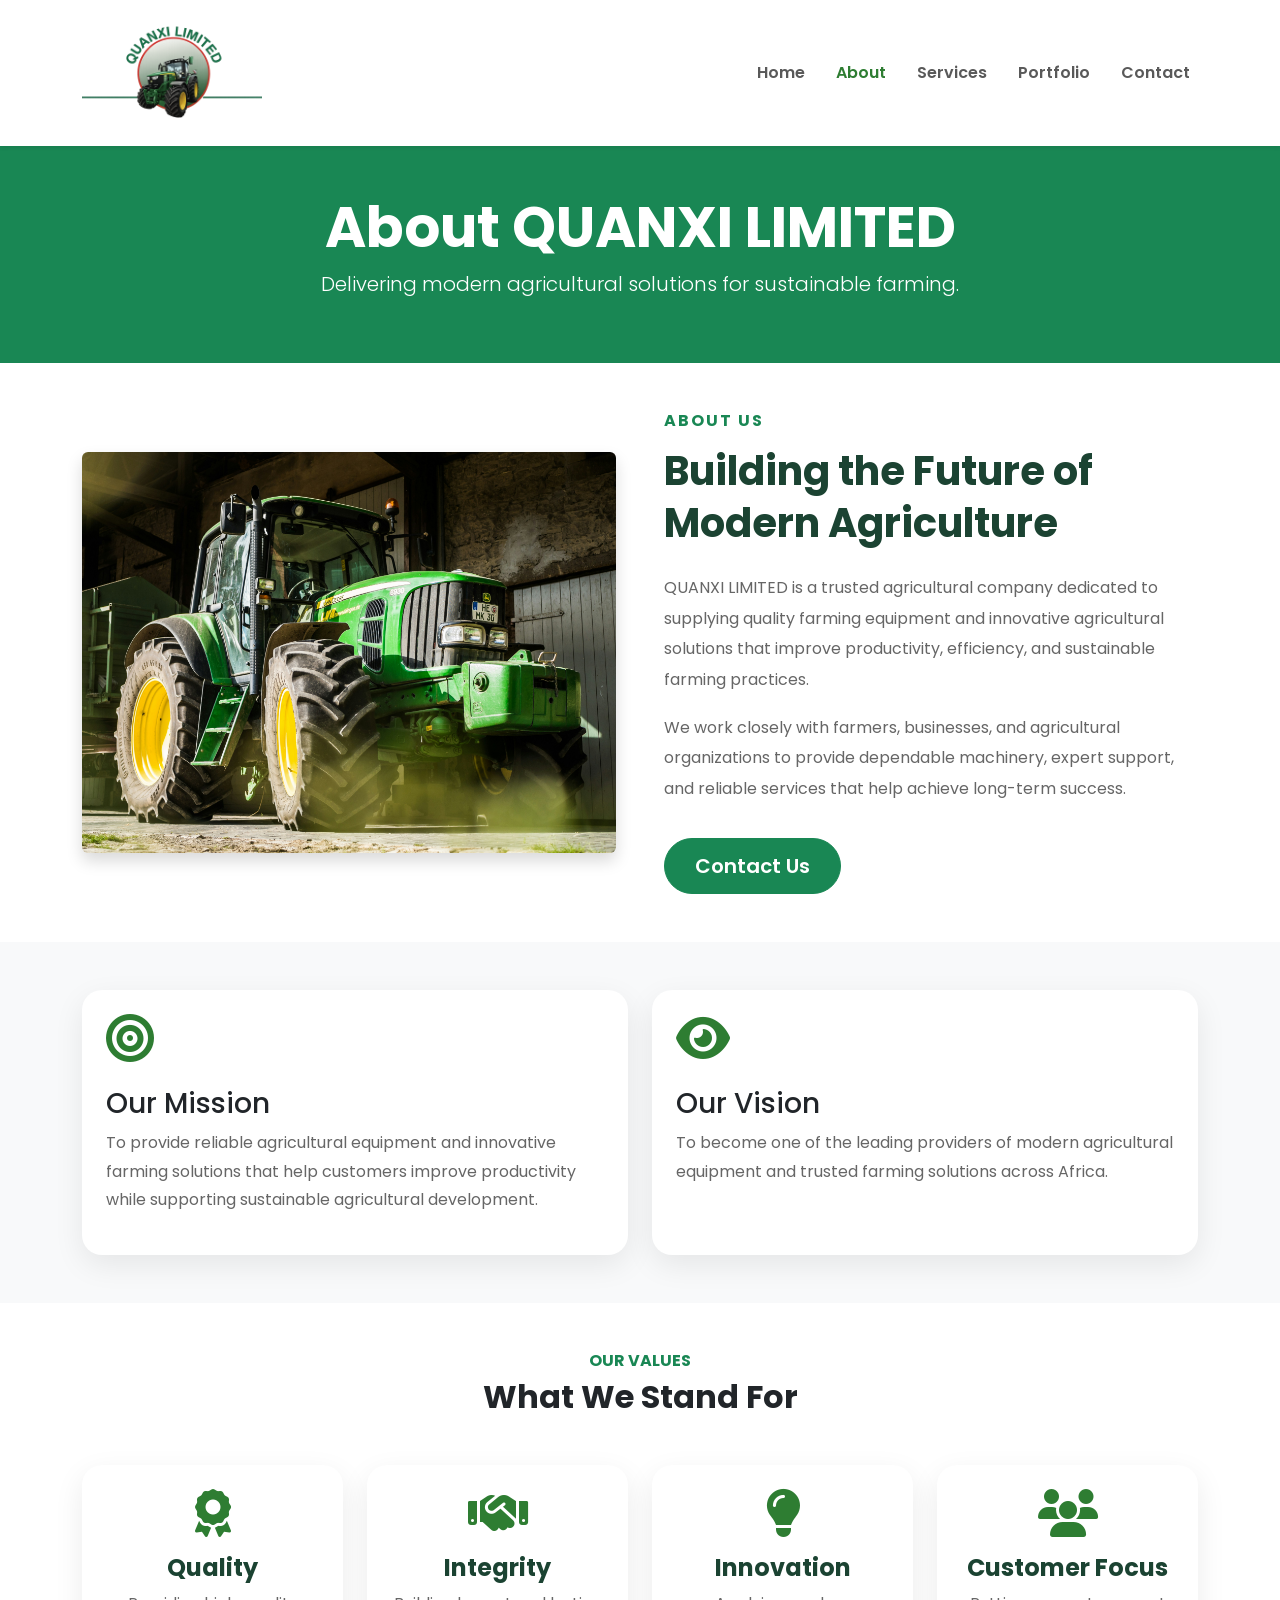
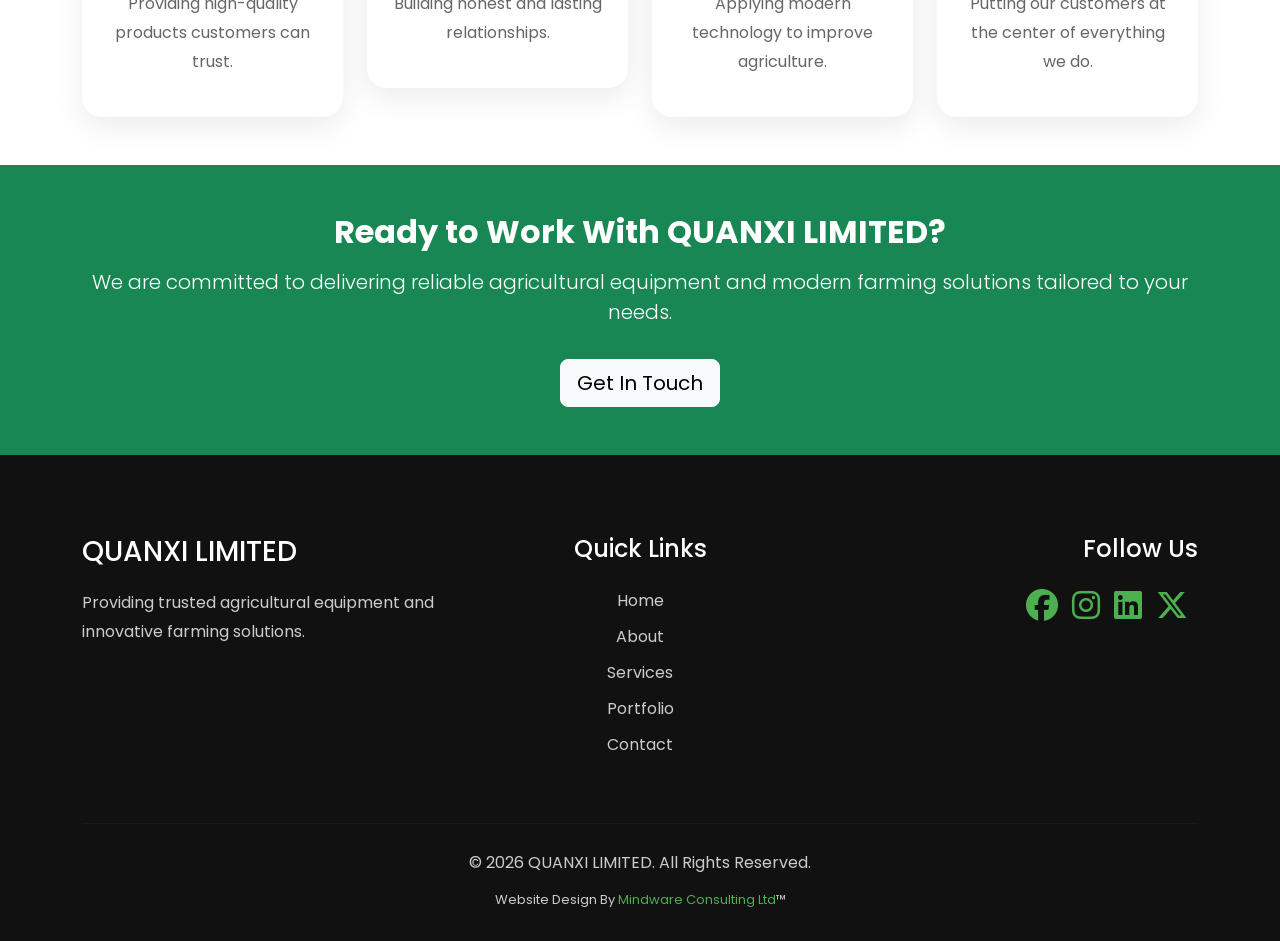
==== commit 6b163105: "add mindware footer signature" ====
--- a/about.html
+++ b/about.html
@@ -290,6 +290,83 @@
 </div>
 
 </section>
+<!-- ================= Footer ================= -->
+
+<footer class="footer">
+
+    <div class="container">
+
+        <div class="row gy-4">
+
+            <div class="col-lg-4 text-center text-lg-start">
+
+                <h3>QUANXI LIMITED</h3>
+
+                <p>
+                    Providing trusted agricultural equipment
+                    and innovative farming solutions.
+                </p>
+
+            </div>
+
+            <div class="col-lg-4 text-center">
+
+                <h4>Quick Links</h4>
+
+                <ul class="list-unstyled footer-links">
+
+                    <li><a href="index.html">Home</a></li>
+
+                    <li><a href="about.html">About</a></li>
+
+                    <li><a href="services.html">Services</a></li>
+
+                    <li><a href="portfolio.html">Portfolio</a></li>
+
+                    <li><a href="contact.html">Contact</a></li>
+
+                </ul>
+
+            </div>
+
+            <div class="col-lg-4 text-center text-lg-end">
+
+                <h4>Follow Us</h4>
+
+                <div class="social-icons">
+
+                    <a href="#"><i class="fab fa-facebook fa-2x"></i></a>
+
+                    <a href="#"><i class="fab fa-instagram fa-2x"></i></a>
+
+                    <a href="#"><i class="fab fa-linkedin fa-2x"></i></a>
+
+                    <a href="#"><i class="fab fa-x-twitter fa-2x"></i></a>
+
+                </div>
+
+            </div>
+
+        </div>
+
+        <hr>
+
+        <p class="text-center mb-0">
+
+            © 2026 QUANXI LIMITED. All Rights Reserved.
+
+        </p>
+
+        <p class="text-center footer-credit mb-0">
+
+            Website Design By <a href="https://mindwareconsult.com.ng/" target="_blank" rel="noopener noreferrer" class="footer-credit-link">Mindware Consulting Ltd</a>&#8482;
+
+        </p>
+
+    </div>
+
+</footer>
+
 <script src="https://cdn.jsdelivr.net/npm/bootstrap@5.3.8/dist/js/bootstrap.bundle.min.js"></script>
 
 </body>
--- a/css/style.css
+++ b/css/style.css
@@ -608,9 +608,19 @@
 ==================================*/
 
 .contact-preview{
-
-    padding:100px 0;
-
+    text-align:center;
+}
+
+.contact-preview h6{
+    font-size:14px;
+}
+
+.contact-preview h2{
+    font-size:1.9rem;
+}
+
+.contact-preview p{
+    font-size:15px;
 }
 
 .contact-item{
@@ -722,6 +732,34 @@
     border-color:rgba(255,255,255,.15);
 
     margin:50px 0 25px;
+
+}
+
+.footer-credit{
+
+    color:#aaa;
+
+    font-size:13px;
+
+    margin-top:10px;
+
+}
+
+.footer-credit-link{
+
+    color:#4CAF50;
+
+    text-decoration:none;
+
+    transition:.3s;
+
+}
+
+.footer-credit-link:hover{
+
+    color:#fff;
+
+    text-decoration:underline;
 
 }
 
@@ -1081,14 +1119,14 @@
 
 .hero h1{
 
-font-size:2.4rem;
-
+font-size:2rem;
+text-align: center;
 }
 
 .hero p{
 
-font-size:16px;
-
+font-size:15px;
+text-align: center;
 }
 
 .hero .btn{
@@ -1097,6 +1135,59 @@
 
 margin-bottom:15px;
 
+}
+
+/* Why Choose Us */
+.feature-card h4{
+    text-align:center;
+    font-size:1.5rem;
+}
+
+.feature-card p{
+    text-align:center;
+}
+
+.feature-card ul{
+    text-align:left;
+}
+
+.footer{
+    text-align:center;
+}
+
+.footer .d-flex{
+    justify-content:center !important;
+}
+
+.footer p,
+.footer h4{
+    text-align:center;
+}
+
+.footer-links{
+    padding:0;
+}
+
+.footer-links li{
+    text-align:center;
+}
+
+.footer .contact-item{
+    justify-content:center;
+    text-align:center;
+}
+
+.footer .contact-item i{
+    margin-top:5px;
+}
+
+.company-logo{
+    display:block;
+    margin:0 auto 20px;
+}
+
+.footer .col-lg-4:first-child{
+    text-align:center;
 }
 
 .navbar-collapse{
@@ -1111,6 +1202,117 @@
     padding:10px;
 }
 
+.about-section{
+    text-align:center;
+}
+
+.about-section h6{
+    font-size:13px;
+}
+
+.about-section h2{
+    font-size:1.4rem !important;
+    line-height:1.4 !important;
+    text-align: center;
+}
+
+.about-section p{
+    font-size:15px;
+}
+
+.about-section .btn{
+    display:inline-block;
+}
+
+.services-section{
+    text-align:center;
+}
+
+.services-section h6{
+    font-size:14px;
+}
+
+.services-section h2{
+    font-size:1.4rem !important;
+    line-height:1.4 !important;
+    text-align: center;
+}
+
+.services-section p{
+    font-size:15px;
+}
+
+.mobile-heading{
+    font-size:1.7rem !important;
+    text-align:center;
+}
+
+/* Portfolio Footer Mobile */
+.footer .row{
+    text-align:center;
+}
+
+.footer .col-lg-4{
+    display:flex;
+    flex-direction:column;
+    justify-content:center;
+    align-items:center;
+    text-align:center !important;
+    margin-bottom:35px;
+}
+
+.footer h3,
+.footer h4,
+.footer p{
+    width:100%;
+    text-align:center !important;
+}
+
+.footer ul{
+    padding:0;
+    margin:0;
+}
+
+.footer ul li{
+    text-align:center;
+    list-style:none;
+    margin-bottom:10px;
+}
+
+.social-icons{
+    display:flex;
+    justify-content:center;
+    align-items:center;
+    gap:18px;
+    width:100%;
+}
+
+.contact-section{
+    text-align:center;
+}
+
+.contact-section h2{
+    font-size:1.4rem !important;
+    line-height:1.4 !important;
+    text-align: center;
+}
+
+.portfolio-section{
+    text-align:center;
+}
+
+.portfolio-section h6{
+    font-size:14px;
+}
+
+.portfolio-section h2{
+    font-size:1.9rem;
+}
+
+.portfolio-section p{
+    font-size:15px;
+}
+
 .about-section,
 
 .services-section,
@@ -1125,6 +1327,106 @@
 
 padding:70px 0;
 
+}
+
+.portfolio-card{
+    text-align:center;
+}
+
+.portfolio-card .p-4{
+    align-items:center;
+}
+
+.portfolio-card h4{
+    font-size:20px;
+}
+
+.portfolio-card p{
+    font-size:15px;
+}
+
+.portfolio-card .btn{
+    align-self:center;
+}
+
+.portfolio-hero h1{
+    font-size:1.8rem;
+    text-align: center;
+}
+
+.portfolio-hero p{
+    font-size:15px;
+    text-align: center;
+}
+
+.contact-hero h1{
+    font-size:1.8rem;
+    text-align: center;
+}
+
+.contact-hero p{
+    font-size:15px;
+    text-align: center;
+}
+
+.about-hero h1{
+    font-size:1.8rem;
+    text-align: center;
+}
+
+.about-hero p{
+    font-size:15px;
+    text-align: center;
+}
+
+.services-hero h1{
+    font-size:1.8rem;
+    text-align: center;
+}
+
+.services-hero p{
+    font-size:15px;
+    text-align: center;
+}
+
+.service-card{
+    text-align:center;
+}
+
+.service-card h4{
+    font-size:20px;
+}
+
+.service-card p{
+    font-size:15px;
+}
+
+.contact-card{
+    text-align:center;
+}
+
+.contact-card h5{
+    font-size:20px;
+}
+
+.contact-card p{
+    font-size:15px;
+}
+
+h2{
+    font-size:2rem;
+}
+h6{
+    font-size:14px;
+}
+
+.portfolio-card img{
+    height:220px;
+}
+
+.hero img{
+    max-width:90%;
+    margin:auto;
 }
 
 .service-card,
@@ -1172,6 +1474,39 @@
 .company-logo{
 
 width:120px;
+
+}
+
+@media (max-width:576px){
+
+.hero h1,
+.about-hero h1,
+.services-hero h1,
+.portfolio-hero h1,
+.contact-hero h1{
+    font-size:1.9rem;
+}
+
+.hero p,
+.about-hero p,
+.services-hero p,
+.portfolio-hero p,
+.contact-hero p{
+    font-size:14px;
+}
+
+.portfolio-card h4,
+.service-card h4,
+.team-card h3{
+    font-size:20px;
+}
+
+.portfolio-card p,
+.service-card p,
+.team-card p,
+.contact-card p{
+    font-size:14px;
+}
 
 }
 
